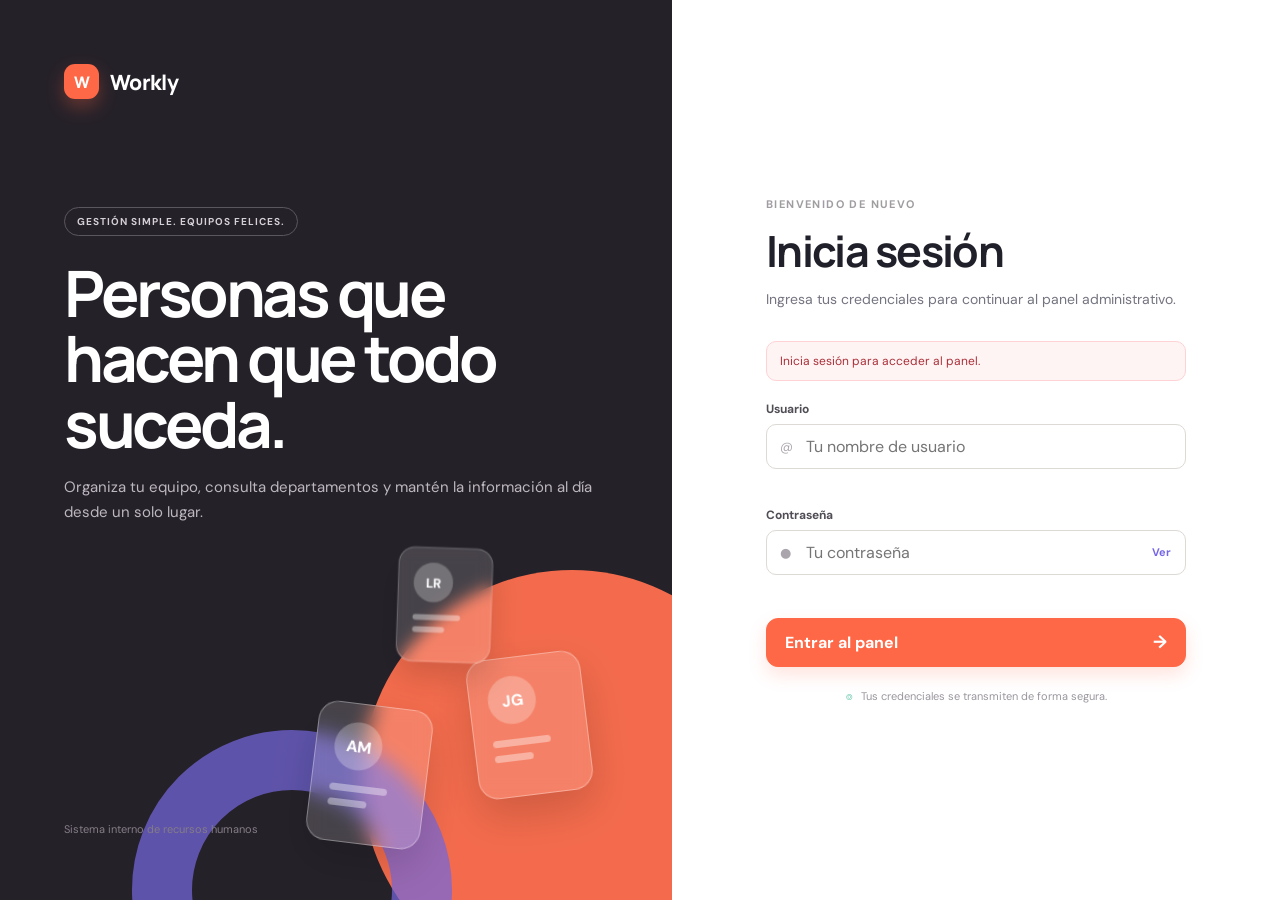
==== departamentos.html @ eec54e48 "Primera carga del proyecto" ====
<!doctype html>
<html lang="es">
<head>
  <meta charset="UTF-8">
  <meta name="viewport" content="width=device-width, initial-scale=1.0">
  <title>Workly | Departamentos</title>
  <link rel="preconnect" href="https://fonts.googleapis.com">
  <link rel="preconnect" href="https://fonts.gstatic.com" crossorigin>
  <link href="https://fonts.googleapis.com/css2?family=DM+Sans:wght@400;500;600;700&family=Manrope:wght@600;700;800&display=swap" rel="stylesheet">
  <link rel="stylesheet" href="./css/styles.css">
</head>
<body class="app-page">
  <div class="app-shell">
    <aside class="sidebar" id="sidebar">
      <a class="brand" href="./index.html"><span class="brand-mark">W</span><span>Workly</span></a>
      <nav class="main-nav" aria-label="Navegación principal">
        <p class="nav-caption">Espacio de trabajo</p>
        <a class="nav-link" href="./index.html" data-permission="dashboard"><span class="nav-icon">⌂</span> Resumen</a>
        <a class="nav-link" href="./empleados.html" data-permission="empleados:ver"><span class="nav-icon">♙</span> Empleados</a>
        <a class="nav-link active" href="./departamentos.html" data-permission="departamentos:ver"><span class="nav-icon">◇</span> Departamentos</a>
      </nav>
      <div class="sidebar-footer">
        <div class="user-card">
          <div class="avatar" data-user-initial>U</div>
          <div class="user-meta"><strong data-username>Usuario</strong><span data-role>Rol</span></div>
          <button class="icon-button" type="button" data-logout aria-label="Cerrar sesión">↗</button>
        </div>
      </div>
    </aside>

    <main class="main-content">
      <header class="topbar list-topbar">
        <button class="menu-button" id="menuButton" type="button" aria-label="Abrir menú">☰</button>
        <div><p class="eyebrow">Organización</p><h1>Departamentos</h1></div>
        <button class="primary-button" id="newDepartmentButton" type="button" data-permission="departamentos:crear">＋ Nuevo departamento</button>
      </header>

      <section class="panel table-panel">
        <div class="table-toolbar">
          <div><h2>Áreas de la empresa</h2><p id="departmentSummary">Cargando departamentos…</p></div>
          <label class="search-box"><span aria-hidden="true">⌕</span><input id="departmentSearch" type="search" placeholder="Buscar departamento…"></label>
        </div>
        <div class="department-grid" id="departmentGrid"></div>
        <div class="empty-state" id="departmentEmpty" hidden><span>◇</span><h3>No hay departamentos para mostrar</h3><p>Prueba con otra búsqueda o crea un área.</p></div>
      </section>
    </main>
  </div>

  <dialog class="modal" id="departmentModal">
    <form id="departmentForm" method="dialog" novalidate>
      <input type="hidden" id="departmentId" name="id">
      <div class="modal-header">
        <div><p class="eyebrow" id="departmentModalEyebrow">Nuevo registro</p><h2 id="departmentModalTitle">Agregar departamento</h2></div>
        <button class="close-button" type="button" data-close-modal aria-label="Cerrar">×</button>
      </div>
      <div class="form-grid">
        <div class="form-field full"><label for="nombreDepto">Nombre del departamento</label><input id="nombreDepto" name="nombreDepto" required minlength="5" maxlength="50"></div>
        <div class="form-field"><label for="abreviatura">Abreviatura</label><input id="abreviatura" name="abreviatura" maxlength="5" placeholder="Ej. RRHH"></div>
        <div class="form-field"><label for="ubicacion">Ubicación</label><input id="ubicacion" name="ubicacion" maxlength="100" placeholder="Ej. Edificio A"></div>
      </div>
      <div class="modal-actions"><button class="secondary-button" type="button" data-close-modal>Cancelar</button><button class="primary-button" id="saveDepartmentButton" type="submit">Guardar departamento</button></div>
    </form>
  </dialog>

  <div class="toast-container" id="toastContainer" aria-live="polite"></div>
  <script type="module" src="./js/controllers/departamentosController.js"></script>
</body>
</html>
---- css/styles.css ----
:root {
  --ink: #20202a;
  --muted: #747480;
  --line: #e9e7e2;
  --paper: #ffffff;
  --canvas: #f6f5f1;
  --coral: #ff6846;
  --coral-dark: #e94e2c;
  --coral-soft: #fff0eb;
  --violet: #7566e8;
  --violet-soft: #efedff;
  --mint: #3eb893;
  --mint-soft: #e6f8f1;
  --danger: #cf3d46;
  --shadow: 0 18px 50px rgba(40, 33, 28, 0.08);
  --radius-lg: 24px;
  --radius-md: 16px;
  --sidebar-width: 252px;
}

* { box-sizing: border-box; }

html { min-width: 320px; }

body {
  margin: 0;
  color: var(--ink);
  background: var(--canvas);
  font-family: "DM Sans", system-ui, sans-serif;
  -webkit-font-smoothing: antialiased;
}

button, input, select { font: inherit; }
button, a { -webkit-tap-highlight-color: transparent; }
a { color: inherit; text-decoration: none; }
[hidden] { display: none !important; }

h1, h2, h3, p { margin-top: 0; }
h1, h2, h3, .brand { font-family: "Manrope", sans-serif; }

.app-shell { min-height: 100vh; }

.sidebar {
  position: fixed;
  inset: 0 auto 0 0;
  z-index: 30;
  display: flex;
  width: var(--sidebar-width);
  flex-direction: column;
  padding: 32px 22px 22px;
  border-right: 1px solid var(--line);
  background: rgba(255, 255, 255, 0.94);
  backdrop-filter: blur(16px);
}

.brand {
  display: inline-flex;
  align-items: center;
  gap: 11px;
  width: fit-content;
  font-size: 21px;
  font-weight: 800;
  letter-spacing: -0.7px;
}

.brand-mark {
  display: grid;
  width: 35px;
  height: 35px;
  place-items: center;
  border-radius: 11px;
  color: #fff;
  background: var(--coral);
  box-shadow: 0 8px 18px rgba(255, 104, 70, 0.3);
  font-size: 16px;
}

.main-nav { margin-top: 60px; }

.nav-caption, .eyebrow {
  margin-bottom: 10px;
  color: #a09da1;
  font-size: 11px;
  font-weight: 700;
  letter-spacing: 1.4px;
  text-transform: uppercase;
}

.nav-caption { padding-left: 13px; }

.nav-link {
  display: flex;
  align-items: center;
  gap: 13px;
  margin: 5px 0;
  padding: 12px 13px;
  border-radius: 12px;
  color: #686571;
  font-size: 14px;
  font-weight: 600;
  transition: 160ms ease;
}

.nav-link:hover { color: var(--ink); background: #f6f4ef; }
.nav-link.active { color: #d94d2f; background: var(--coral-soft); }
.nav-icon { display: grid; width: 22px; font-size: 19px; place-items: center; }

.sidebar-footer { margin-top: auto; }

.user-card {
  display: flex;
  align-items: center;
  gap: 10px;
  padding-top: 20px;
  border-top: 1px solid var(--line);
}

.avatar, .table-avatar {
  display: grid;
  flex: 0 0 auto;
  width: 38px;
  height: 38px;
  place-items: center;
  border-radius: 12px;
  color: #6756ca;
  background: var(--violet-soft);
  font-weight: 800;
}

.user-meta { display: grid; min-width: 0; flex: 1; }
.user-meta strong { overflow: hidden; font-size: 13px; text-overflow: ellipsis; }
.user-meta span { overflow: hidden; color: var(--muted); font-size: 11px; text-overflow: ellipsis; text-transform: capitalize; }

.icon-button, .menu-button, .close-button {
  border: 0;
  color: #85818b;
  background: transparent;
  cursor: pointer;
}

.icon-button { padding: 8px; border-radius: 9px; font-size: 18px; }
.icon-button:hover { color: var(--danger); background: #fff0f0; }

.main-content {
  min-height: 100vh;
  margin-left: var(--sidebar-width);
  padding: 36px clamp(24px, 4vw, 64px) 56px;
}

.topbar {
  display: flex;
  align-items: center;
  justify-content: space-between;
  gap: 24px;
  margin-bottom: 28px;
}

.topbar h1 { margin-bottom: 0; font-size: clamp(27px, 3vw, 38px); letter-spacing: -1.5px; }
.topbar .eyebrow { margin-bottom: 4px; }
.topbar-actions { margin-left: auto; }
.menu-button { display: none; font-size: 22px; }

.status-pill {
  display: inline-flex;
  align-items: center;
  gap: 8px;
  padding: 8px 12px;
  border: 1px solid #ddede7;
  border-radius: 99px;
  color: #48806d;
  background: #f4fcf9;
  font-size: 12px;
  font-weight: 600;
}

.status-pill i { width: 7px; height: 7px; border-radius: 50%; background: var(--mint); box-shadow: 0 0 0 4px #dff4ed; }

.hero-card {
  position: relative;
  display: flex;
  min-height: 235px;
  align-items: center;
  overflow: hidden;
  padding: 38px 42px;
  border-radius: var(--radius-lg);
  color: #fff;
  background: #27232b;
  box-shadow: var(--shadow);
}

.hero-card > div:first-child { position: relative; z-index: 2; max-width: 610px; }
.hero-label { display: inline-block; margin-bottom: 18px; padding: 7px 11px; border: 1px solid #5e5665; border-radius: 99px; color: #d5d0d8; font-size: 11px; font-weight: 700; letter-spacing: 1px; text-transform: uppercase; }
.hero-card h2 { max-width: 500px; margin-bottom: 12px; font-size: clamp(30px, 4vw, 48px); line-height: 1.08; letter-spacing: -2px; }
.hero-card p { max-width: 570px; margin-bottom: 0; color: #bdb8c0; font-size: 15px; line-height: 1.6; }

.hero-decoration { position: absolute; inset: 0 0 0 auto; width: 42%; }
.hero-decoration span { position: absolute; border-radius: 50%; }
.hero-decoration span:nth-child(1) { top: -90px; right: -20px; width: 260px; height: 260px; background: var(--coral); opacity: 0.88; }
.hero-decoration span:nth-child(2) { right: 130px; bottom: -100px; width: 245px; height: 245px; border: 45px solid var(--violet); opacity: 0.65; }
.hero-decoration span:nth-child(3) { top: 84px; right: 68px; width: 96px; height: 96px; border: 18px solid #f9bb53; opacity: 0.9; }

.stats-grid { display: grid; grid-template-columns: repeat(3, minmax(0, 1fr)); gap: 18px; margin: 22px 0; }

.stat-card {
  display: flex;
  min-height: 132px;
  align-items: center;
  gap: 17px;
  padding: 23px;
  border: 1px solid var(--line);
  border-radius: var(--radius-md);
  background: var(--paper);
}

.stat-icon, .quick-icon { display: grid; flex: 0 0 auto; place-items: center; border-radius: 14px; font-weight: 800; }
.stat-icon { width: 48px; height: 48px; font-size: 21px; }
.coral { color: #e75434; background: var(--coral-soft); }
.violet { color: #6959d3; background: var(--violet-soft); }
.mint { color: #258a6c; background: var(--mint-soft); }
.stat-card p { margin-bottom: 3px; color: var(--muted); font-size: 13px; }
.stat-card strong { display: block; max-width: 150px; overflow: hidden; font-family: "Manrope"; font-size: 26px; line-height: 1.2; text-overflow: ellipsis; }
.stat-card strong.access-role { font-size: 17px; text-transform: capitalize; }
.stat-card span { color: #a3a0a5; font-size: 11px; }

.content-grid { display: grid; grid-template-columns: minmax(0, 1.45fr) minmax(290px, 0.8fr); gap: 22px; }
.panel { border: 1px solid var(--line); border-radius: var(--radius-lg); background: var(--paper); }
.quick-panel, .permission-panel { padding: 28px; }
.panel-heading h2 { margin-bottom: 22px; font-size: 20px; letter-spacing: -0.6px; }
.panel-heading .eyebrow { margin-bottom: 5px; }

.quick-links { display: grid; gap: 8px; }
.quick-links a { display: flex; align-items: center; gap: 14px; padding: 12px; border-radius: 14px; transition: 160ms ease; }
.quick-links a:hover { background: #faf9f6; transform: translateX(2px); }
.quick-icon { width: 42px; height: 42px; }
.quick-links a > span:nth-child(2) { display: grid; flex: 1; }
.quick-links strong { font-size: 14px; }
.quick-links small { margin-top: 2px; color: var(--muted); font-size: 12px; }
.quick-links b { color: #aaa6ac; }

.permission-list { display: grid; gap: 11px; margin: 0; padding: 0; list-style: none; }
.permission-list li { display: flex; align-items: center; gap: 11px; }
.permission-list li span { display: grid; width: 25px; height: 25px; place-items: center; border-radius: 50%; color: #27886c; background: var(--mint-soft); font-size: 11px; font-weight: 800; }
.permission-list p { margin: 0; color: #66626b; font-size: 13px; }

.primary-button, .secondary-button {
  display: inline-flex;
  min-height: 43px;
  align-items: center;
  justify-content: center;
  gap: 12px;
  padding: 10px 18px;
  border-radius: 12px;
  font-weight: 700;
  cursor: pointer;
  transition: 150ms ease;
}

.primary-button { border: 1px solid var(--coral); color: #fff; background: var(--coral); box-shadow: 0 8px 18px rgba(255, 104, 70, 0.18); }
.primary-button:hover { border-color: var(--coral-dark); background: var(--coral-dark); transform: translateY(-1px); }
.primary-button:disabled, .secondary-button:disabled { opacity: 0.6; cursor: wait; transform: none; }
.secondary-button { border: 1px solid var(--line); color: #615e65; background: #fff; }
.secondary-button:hover { background: #f7f6f3; }

.list-topbar { min-height: 55px; }
.table-panel { overflow: hidden; }
.table-toolbar { display: flex; align-items: center; justify-content: space-between; gap: 20px; padding: 25px 28px; border-bottom: 1px solid var(--line); }
.table-toolbar h2 { margin-bottom: 4px; font-size: 19px; }
.table-toolbar p { margin-bottom: 0; color: var(--muted); font-size: 12px; }

.search-box { display: flex; width: min(310px, 40vw); align-items: center; gap: 8px; padding: 0 13px; border: 1px solid var(--line); border-radius: 11px; color: #aaa6ac; background: #faf9f7; }
.search-box:focus-within { border-color: #c9c3bb; box-shadow: 0 0 0 3px #f0eee9; }
.search-box input { width: 100%; height: 40px; border: 0; outline: 0; background: transparent; font-size: 13px; }

.table-wrap { width: 100%; overflow-x: auto; }
table { width: 100%; border-collapse: collapse; }
th { padding: 13px 20px; color: #98949b; background: #faf9f7; font-size: 10px; font-weight: 700; letter-spacing: 0.8px; text-align: left; text-transform: uppercase; }
td { padding: 15px 20px; border-top: 1px solid #efede9; color: #5f5c65; font-size: 13px; vertical-align: middle; }
tbody tr { transition: background 130ms ease; }
tbody tr:hover { background: #fcfbf9; }
.person-cell { display: flex; min-width: 200px; align-items: center; gap: 11px; }
.person-cell > span:last-child { display: grid; }
.person-cell strong { color: var(--ink); font-size: 13px; }
.person-cell small { margin-top: 2px; color: var(--muted); }
.table-avatar { width: 36px; height: 36px; font-size: 11px; }
.actions-column { width: 90px; text-align: right; }
.table-action, .text-button { border: 0; border-radius: 8px; color: #6258b5; background: transparent; font-size: 12px; font-weight: 700; cursor: pointer; }
.table-action { padding: 7px 9px; }
.table-action:hover, .text-button:hover { background: var(--violet-soft); }
.danger-action { color: var(--danger); }
.danger-action:hover { background: #fff0f1; }

.pagination { display: flex; justify-content: flex-end; gap: 6px; min-height: 18px; padding: 16px 24px; border-top: 1px solid var(--line); }
.pagination:empty { display: none; }
.pagination button { display: grid; width: 31px; height: 31px; place-items: center; border: 1px solid var(--line); border-radius: 8px; color: #706c74; background: white; cursor: pointer; }
.pagination button.active { border-color: var(--ink); color: #fff; background: var(--ink); }

.empty-state { padding: 60px 24px; text-align: center; }
.empty-state > span { display: grid; width: 50px; height: 50px; margin: 0 auto 15px; place-items: center; border-radius: 16px; color: var(--violet); background: var(--violet-soft); font-size: 23px; }
.empty-state h3 { margin-bottom: 6px; font-size: 16px; }
.empty-state p { margin-bottom: 0; color: var(--muted); font-size: 13px; }

.department-grid { display: grid; grid-template-columns: repeat(3, minmax(0, 1fr)); gap: 16px; padding: 25px 28px 30px; }
.department-card { min-height: 210px; padding: 20px; border: 1px solid var(--line); border-radius: 17px; background: #fff; transition: 160ms ease; }
.department-card:hover { box-shadow: 0 13px 30px rgba(44, 38, 34, 0.07); transform: translateY(-2px); }
.department-card-head { display: flex; align-items: center; justify-content: space-between; margin-bottom: 25px; }
.department-icon { display: grid; width: 44px; height: 44px; place-items: center; border-radius: 13px; font-size: 12px; font-weight: 800; }
.color-1 { color: #d85235; background: var(--coral-soft); }
.color-2 { color: #6457c6; background: var(--violet-soft); }
.color-3 { color: #268668; background: var(--mint-soft); }
.color-4 { color: #a87318; background: #fff5d8; }
.department-tag { padding: 5px 8px; border-radius: 7px; color: #8b878e; background: #f6f5f2; font-size: 9px; font-weight: 800; letter-spacing: 0.7px; }
.department-card h3 { margin-bottom: 8px; font-size: 16px; }
.department-location { min-height: 32px; margin-bottom: 14px; color: var(--muted); font-size: 12px; }
.card-actions { display: flex; gap: 8px; padding-top: 12px; border-top: 1px solid var(--line); }
.text-button { padding: 6px 8px; }

.modal {
  width: min(610px, calc(100% - 30px));
  padding: 0;
  border: 0;
  border-radius: 22px;
  color: var(--ink);
  background: #fff;
  box-shadow: 0 30px 100px rgba(29, 24, 22, 0.25);
}

.modal::backdrop { background: rgba(24, 21, 25, 0.55); backdrop-filter: blur(3px); }
.modal form { padding: 28px; }
.modal-header { display: flex; align-items: flex-start; justify-content: space-between; margin-bottom: 25px; }
.modal-header h2 { margin-bottom: 0; font-size: 22px; }
.modal-header .eyebrow { margin-bottom: 4px; }
.close-button { padding: 0 6px; font-size: 29px; line-height: 1; }
.form-grid { display: grid; grid-template-columns: 1fr 1fr; gap: 17px; }
.form-field { display: grid; gap: 7px; }
.form-field.full { grid-column: 1 / -1; }
.form-field label { color: #504d55; font-size: 12px; font-weight: 700; }
.form-field input, .form-field select { width: 100%; height: 45px; padding: 0 13px; border: 1px solid #ddd9d4; border-radius: 10px; outline: 0; color: var(--ink); background: #fff; }
.form-field input:focus, .form-field select:focus { border-color: #aa9fea; box-shadow: 0 0 0 3px var(--violet-soft); }
.form-field input.is-invalid { border-color: var(--danger); box-shadow: 0 0 0 3px #fff0f1; }
.field-error { min-height: 14px; color: var(--danger); font-size: 11px; }
.modal-actions { display: flex; justify-content: flex-end; gap: 10px; margin-top: 28px; padding-top: 20px; border-top: 1px solid var(--line); }

.toast-container { position: fixed; z-index: 100; right: 24px; bottom: 24px; display: grid; gap: 10px; }
.toast { max-width: 360px; padding: 13px 16px; border: 1px solid var(--line); border-left: 4px solid var(--violet); border-radius: 12px; color: #4f4b53; background: #fff; box-shadow: var(--shadow); font-size: 13px; animation: toast-in 180ms ease; }
.toast-success { border-left-color: var(--mint); }
.toast-error { border-left-color: var(--danger); }
@keyframes toast-in { from { opacity: 0; transform: translateY(8px); } }

.skeleton-row span, .skeleton-card span { display: block; border-radius: 8px; background: linear-gradient(90deg, #f2f0ec 25%, #faf9f7 50%, #f2f0ec 75%); background-size: 200% 100%; animation: skeleton 1.2s infinite; }
.skeleton-row span { width: 100%; height: 28px; }
.skeleton-card span { width: 100%; height: 17px; margin-bottom: 18px; }
.skeleton-card span:first-child { width: 45px; height: 45px; }
.skeleton-card span:last-child { width: 55%; }
@keyframes skeleton { to { background-position: -200% 0; } }

/* Login */
.login-page { min-height: 100vh; background: #fff; }
.login-layout { display: grid; min-height: 100vh; grid-template-columns: minmax(430px, 1.05fr) minmax(430px, 0.95fr); }
.login-visual { position: relative; display: flex; overflow: hidden; flex-direction: column; padding: clamp(34px, 5vw, 66px); color: #fff; background: #252129; }
.brand-light { color: #fff; }
.visual-copy { position: relative; z-index: 3; max-width: 620px; margin-top: clamp(65px, 12vh, 130px); }
.login-chip { display: inline-flex; margin-bottom: 24px; padding: 7px 12px; border: 1px solid #5c5660; border-radius: 99px; color: #d5cfd7; font-size: 10px; font-weight: 700; letter-spacing: 1px; text-transform: uppercase; }
.visual-copy h1 { margin-bottom: 19px; font-size: clamp(40px, 5vw, 70px); line-height: 1.02; letter-spacing: -3.5px; }
.visual-copy p { max-width: 530px; color: #bdb7c0; font-size: 15px; line-height: 1.7; }
.visual-footnote { position: relative; z-index: 2; margin: auto 0 0; color: #847d87; font-size: 11px; }

.visual-art { position: absolute; inset: 0; pointer-events: none; }
.orb { position: absolute; border-radius: 50%; filter: saturate(0.9); }
.orb-one { right: -110px; bottom: -90px; width: 420px; height: 420px; background: var(--coral); }
.orb-two { right: 220px; bottom: -150px; width: 320px; height: 320px; border: 60px solid var(--violet); opacity: 0.72; }
.people-card { position: absolute; z-index: 2; width: 115px; height: 140px; padding: 18px; border: 1px solid rgba(255,255,255,.33); border-radius: 20px; background: rgba(255,255,255,.15); box-shadow: 0 18px 40px rgba(0,0,0,.15); backdrop-filter: blur(10px); transform: rotate(-7deg); }
.people-card span { display: grid; width: 48px; height: 48px; margin-bottom: 15px; place-items: center; border-radius: 50%; color: #fff; background: rgba(255,255,255,.25); font-weight: 800; }
.people-card i { display: block; width: 75%; height: 7px; margin-top: 8px; border-radius: 9px; background: rgba(255,255,255,.38); }
.people-card i:last-child { width: 50%; }
.card-one { right: 85px; bottom: 105px; }
.card-two { right: 245px; bottom: 55px; transform: rotate(7deg); }
.card-three { right: 170px; bottom: 225px; transform: rotate(2deg) scale(.82); }

.login-form-section { display: grid; padding: 40px; place-items: center; }
.login-form-wrap { width: min(420px, 100%); }
.mobile-brand { display: none; }
.login-form-wrap > h2 { margin-bottom: 9px; font-size: clamp(31px, 4vw, 43px); letter-spacing: -1.7px; }
.form-intro { margin-bottom: 30px; color: var(--muted); font-size: 14px; line-height: 1.55; }
.login-form-wrap form { display: grid; gap: 17px; }
.input-with-icon { position: relative; display: flex; align-items: center; }
.input-with-icon > span { position: absolute; left: 14px; color: #aaa5ac; font-size: 13px; }
.input-with-icon input { padding-left: 39px; padding-right: 60px; }
.password-toggle { position: absolute; right: 8px; padding: 7px; border: 0; color: var(--violet); background: transparent; font-size: 11px; font-weight: 700; cursor: pointer; }
.login-button { width: 100%; margin-top: 5px; min-height: 49px; }
.login-button b { margin-left: auto; font-size: 18px; }
.security-note { margin: 22px 0 0; color: #9a969e; font-size: 11px; text-align: center; }
.security-note span { margin-right: 5px; color: var(--mint); }
.alert { margin-bottom: 20px; padding: 11px 13px; border: 1px solid #ffd2d5; border-radius: 10px; color: #a93039; background: #fff4f4; font-size: 12px; }
.alert-success { border-color: #ccecdf; color: #27765f; background: #f1fbf7; }

@media (max-width: 1050px) {
  .stats-grid { grid-template-columns: 1fr 1fr; }
  .stats-grid .stat-card:last-child { grid-column: 1 / -1; }
  .content-grid { grid-template-columns: 1fr; }
  .department-grid { grid-template-columns: repeat(2, minmax(0, 1fr)); }
  .visual-copy h1 { font-size: 50px; }
}

@media (max-width: 780px) {
  .sidebar { width: min(280px, 82vw); transform: translateX(-105%); box-shadow: var(--shadow); transition: transform 180ms ease; }
  .sidebar.is-open { transform: translateX(0); }
  .main-content { margin-left: 0; padding: 24px 18px 40px; }
  .menu-button { display: inline-block; }
  .topbar { align-items: center; }
  .topbar > div:nth-child(2) { margin-right: auto; }
  .hero-card { padding: 30px; }
  .hero-decoration { opacity: 0.55; width: 65%; }
  .login-layout { grid-template-columns: 1fr; }
  .login-visual { display: none; }
  .login-form-section { min-height: 100vh; padding: 28px; }
  .mobile-brand { display: flex; align-items: center; gap: 10px; margin-bottom: 60px; font-family: "Manrope"; font-size: 20px; }
}

@media (max-width: 600px) {
  .topbar-actions { display: none; }
  .list-topbar { flex-wrap: wrap; }
  .list-topbar .primary-button { width: 100%; }
  .hero-card { min-height: 290px; align-items: flex-start; }
  .hero-card h2 { font-size: 34px; }
  .hero-decoration { top: 95px; }
  .stats-grid { grid-template-columns: 1fr; }
  .stats-grid .stat-card:last-child { grid-column: auto; }
  .table-toolbar { align-items: stretch; flex-direction: column; }
  .search-box { width: 100%; }
  .department-grid { grid-template-columns: 1fr; padding: 20px; }
  .form-grid { grid-template-columns: 1fr; }
  .form-field.full { grid-column: auto; }
  .modal form { padding: 22px; }
  .toast-container { right: 14px; bottom: 14px; left: 14px; }
  .toast { max-width: none; }
}

@media (prefers-reduced-motion: reduce) {
  *, *::before, *::after { scroll-behavior: auto !important; transition-duration: 0.01ms !important; animation-duration: 0.01ms !important; animation-iteration-count: 1 !important; }
}
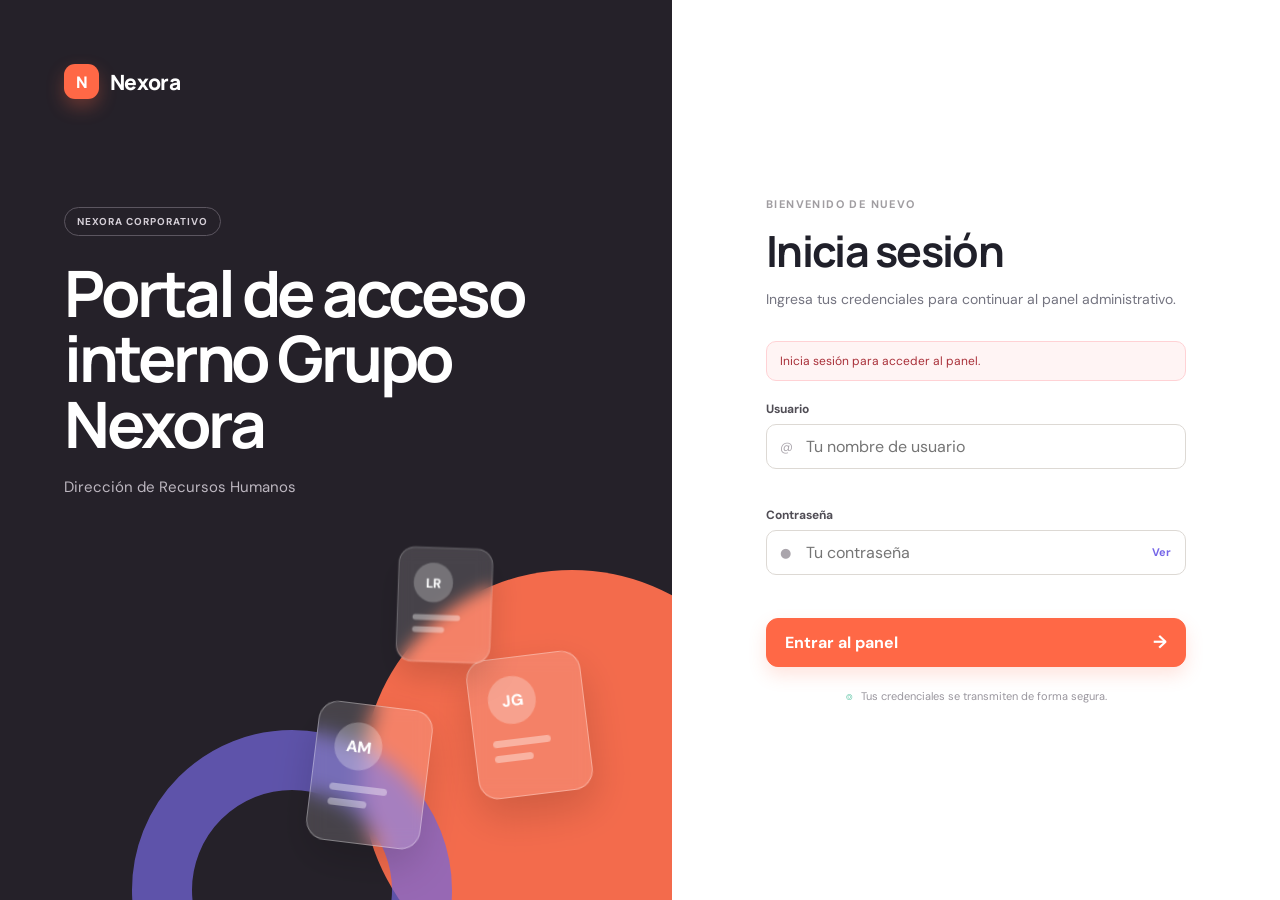
==== commit baeb6a7a: "Improved Auth" ====
--- a/departamentos.html
+++ b/departamentos.html
@@ -1,9 +1,9 @@
 <!doctype html>
-<html lang="es">
+<html lang="es" class="auth-pending">
 <head>
   <meta charset="UTF-8">
   <meta name="viewport" content="width=device-width, initial-scale=1.0">
-  <title>Workly | Departamentos</title>
+  <title>Nexora | Departamentos</title>
   <link rel="preconnect" href="https://fonts.googleapis.com">
   <link rel="preconnect" href="https://fonts.gstatic.com" crossorigin>
   <link href="https://fonts.googleapis.com/css2?family=DM+Sans:wght@400;500;600;700&family=Manrope:wght@600;700;800&display=swap" rel="stylesheet">
@@ -12,7 +12,7 @@
 <body class="app-page">
   <div class="app-shell">
     <aside class="sidebar" id="sidebar">
-      <a class="brand" href="./index.html"><span class="brand-mark">W</span><span>Workly</span></a>
+      <a class="brand" href="./index.html"><span class="brand-mark">N</span><span>Nexora</span></a>
       <nav class="main-nav" aria-label="Navegación principal">
         <p class="nav-caption">Espacio de trabajo</p>
         <a class="nav-link" href="./index.html" data-permission="dashboard"><span class="nav-icon">⌂</span> Resumen</a>
--- a/css/styles.css
+++ b/css/styles.css
@@ -18,6 +18,11 @@
   --sidebar-width: 252px;
 }
 
+/* Evita mostrar una vista mientras el guard comprueba la sesión. */
+html.auth-pending body {
+  visibility: hidden;
+}
+
 * { box-sizing: border-box; }
 
 html { min-width: 320px; }
